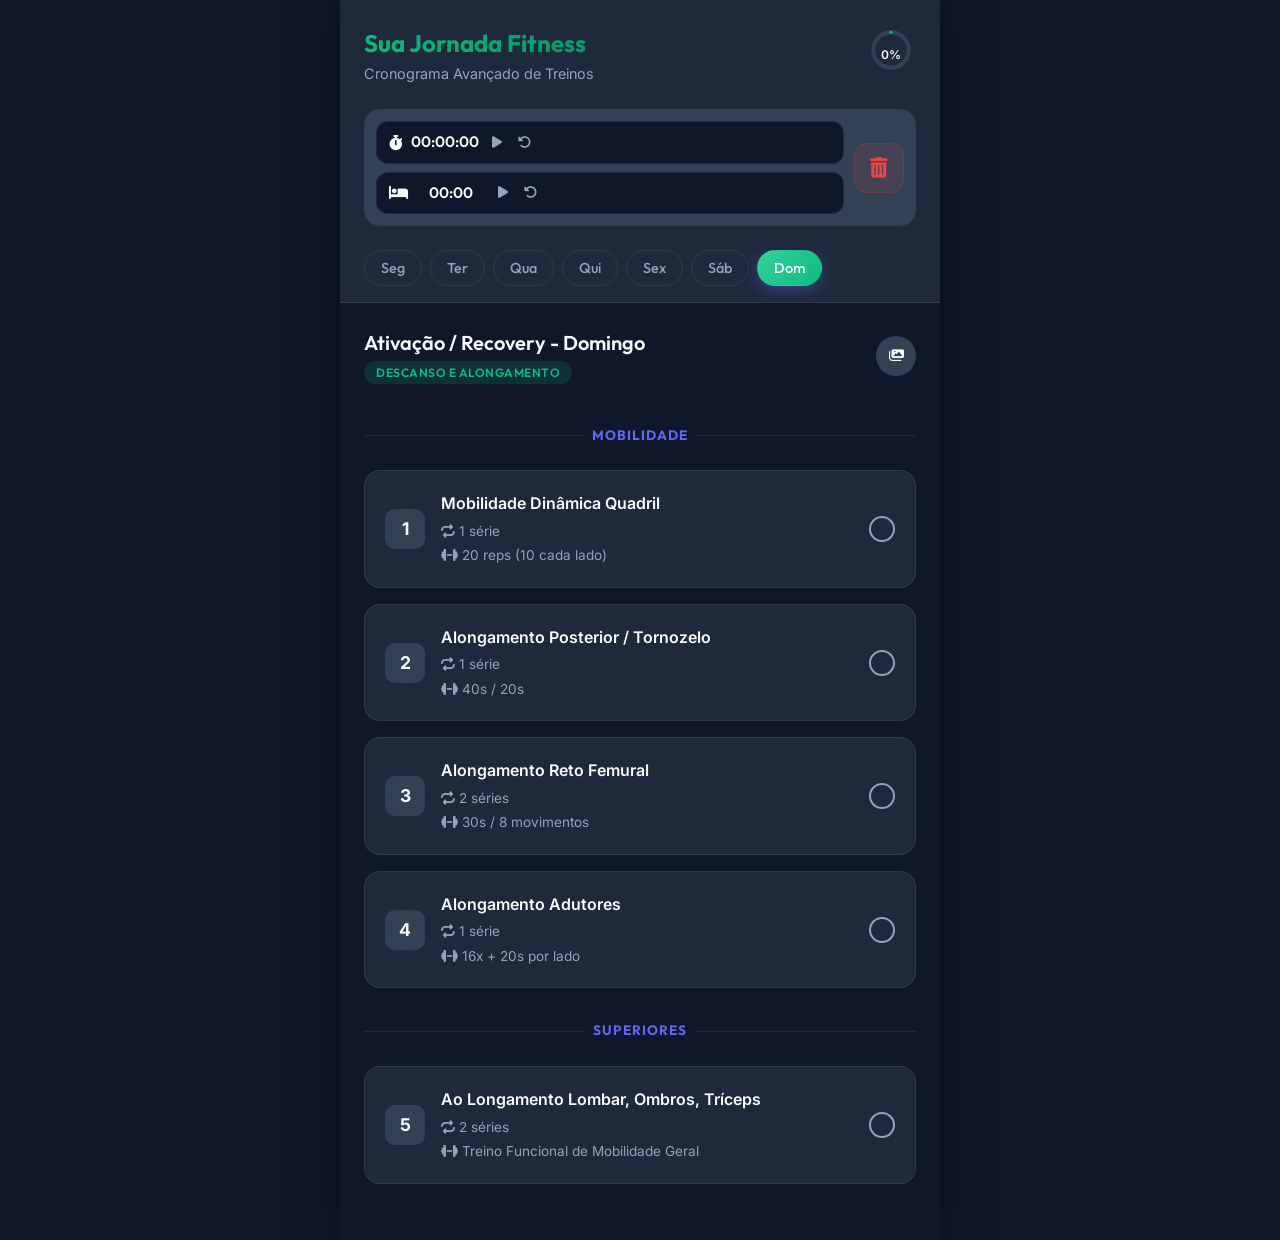
==== index.html @ c92b83be "Initial commit" ====
<!doctype html>
<html lang="pt-BR">
  <head>
    <meta charset="UTF-8" />
    <meta name="viewport" content="width=device-width, initial-scale=1.0" />
    <title>Meu Shape | Cronograma Avançado</title>
    <!-- Google Fonts -->
    <link rel="preconnect" href="https://fonts.googleapis.com" />
    <link rel="preconnect" href="https://fonts.gstatic.com" crossorigin />
    <link
      href="https://fonts.googleapis.com/css2?family=Outfit:wght@300;400;500;600;700;800&family=Inter:wght@400;500;600&display=swap"
      rel="stylesheet"
    />
    <!-- Icons -->
    <link
      rel="stylesheet"
      href="https://cdnjs.cloudflare.com/ajax/libs/font-awesome/6.4.0/css/all.min.css"
    />
    <link rel="stylesheet" href="styles.css" />
  </head>
  <body>
    <div class="app-container">
      <!-- Header -->
      <header class="app-header">
        <div class="header-content">
          <div class="user-greeting">
            <h1>Sua Jornada Fitness</h1>
            <p>Cronograma Avançado de Treinos</p>
          </div>
          <div class="header-stats">
            <div class="stat-circle">
              <svg viewBox="0 0 36 36" class="circular-chart">
                <path
                  class="circle-bg"
                  d="M18 2.0845 a 15.9155 15.9155 0 0 1 0 31.831 a 15.9155 15.9155 0 0 1 0 -31.831"
                />
                <path
                  class="circle"
                  id="weekly-progress"
                  stroke-dasharray="0, 100"
                  d="M18 2.0845 a 15.9155 15.9155 0 0 1 0 31.831 a 15.9155 15.9155 0 0 1 0 -31.831"
                />
              </svg>
              <div class="stat-text" id="weekly-percent">0%</div>
            </div>
          </div>
        </div>

        <!-- Controls (Timers & Reset) -->
        <div class="dashboard-controls">
            <!-- Timers -->
            <div class="timers-container">
                <div class="timer-box" id="workout-timer-box">
                    <i class="fa-solid fa-stopwatch"></i>
                    <span id="workout-timer">00:00:00</span>
                    <button id="btn-toggle-workout" class="timer-btn play"><i class="fa-solid fa-play"></i></button>
                    <button id="btn-reset-workout" class="timer-btn reset"><i class="fa-solid fa-rotate-left"></i></button>
                </div>
                
                <div class="timer-box rest-timer" id="rest-timer-box">
                    <i class="fa-solid fa-bed"></i>
                    <span id="rest-timer">00:00</span>
                    <button id="btn-toggle-rest" class="timer-btn play"><i class="fa-solid fa-play"></i></button>
                    <button id="btn-reset-rest" class="timer-btn reset"><i class="fa-solid fa-rotate-left"></i></button>
                </div>
            </div>
            
            <!-- Reset Progress -->
            <button class="btn-reset-week" onclick="openResetModal()" title="Resetar Progresso da Semana">
                <i class="fa-solid fa-trash-can"></i>
            </button>
        </div>

        <!-- Week Navigation -->
        <nav class="week-nav" id="week-nav">
          <!-- Javascript will populate days here -->
        </nav>
      </header>

      <!-- Main Content -->
      <main class="app-main">
        <div class="section-title">
          <div>
            <h2 id="current-day-title">Treino de Hoje</h2>
            <span class="badge" id="workout-focus">Foco do Treino</span>
          </div>
          <button class="btn-icon hidden" id="btn-view-images" onclick="openImagesModal()" title="Ver Imagens Informativas">
            <i class="fa-solid fa-images"></i>
          </button>
        </div>

        <!-- Exercises List -->
        <div class="exercise-list" id="exercise-list">
          <!-- Javascript will populate exercises here -->
        </div>

        <button class="btn-finish" id="btn-finish" style="display: none">
          <i class="fa-solid fa-check-double"></i> Finalizar Treino
        </button>
      </main>
    </div>

    <!-- Celebration Modal -->
    <div class="modal-overlay" id="celebration-modal">
      <div class="modal-content">
        <div class="celebration-icon">
          <i class="fa-solid fa-trophy"></i>
        </div>
        <h2>Treino Concluído!</h2>
        <p>Você destruiu o treino de hoje. Continue assim e o shape vem!</p>
        <button class="btn-primary" onclick="closeModal()">Incrível!</button>
      </div>
    </div>

    <!-- Images Gallery Modal -->
    <div class="modal-overlay" id="images-modal">
      <div class="modal-content modal-large">
        <div class="modal-header">
          <h2>Imagens Informativas</h2>
          <button class="close-btn" onclick="closeImagesModal()" title="Fechar Imagens" aria-label="Fechar"><i class="fa-solid fa-xmark"></i></button>
        </div>
        <p class="modal-subtitle">Alongamentos e Mobilidade do PDF</p>
        <div class="image-gallery" id="image-gallery">
          <!-- Javascript will populate images here -->
        </div>
      </div>
    </div>

    <script src="script.js"></script>
  </body>
</html>
---- styles.css ----
:root {
  --bg-color: #0f172a;
  --surface-color: #1e293b;
  --surface-light: #334155;
  --primary-color: #10b981; /* Default Neon green */
  --primary-glow: rgba(16, 185, 129, 0.4);
  --secondary-color: #6366f1; /* Indigo */
  --text-main: #f8fafc;
  --text-muted: #94a3b8;
  --border-color: rgba(255, 255, 255, 0.08);
  --gradient-brand: linear-gradient(135deg, #10b981 0%, #059669 100%);
  --gradient-active: linear-gradient(135deg, #6366f1 0%, #8b5cf6 100%);
}

/* Daily Themes */
body.theme-monday {
  --primary-color: #3b82f6; /* Blue */
  --primary-glow: rgba(59, 130, 246, 0.4);
  --gradient-brand: linear-gradient(135deg, #3b82f6 0%, #2563eb 100%);
  --gradient-active: linear-gradient(135deg, #60a5fa 0%, #3b82f6 100%);
}
body.theme-tuesday {
  --primary-color: #ef4444; /* Red */
  --primary-glow: rgba(239, 68, 68, 0.4);
  --gradient-brand: linear-gradient(135deg, #ef4444 0%, #dc2626 100%);
  --gradient-active: linear-gradient(135deg, #f87171 0%, #ef4444 100%);
}
body.theme-wednesday {
  --primary-color: #a855f7; /* Purple */
  --primary-glow: rgba(168, 85, 247, 0.4);
  --gradient-brand: linear-gradient(135deg, #a855f7 0%, #9333ea 100%);
  --gradient-active: linear-gradient(135deg, #c084fc 0%, #a855f7 100%);
}
body.theme-thursday {
  --primary-color: #f97316; /* Orange */
  --primary-glow: rgba(249, 115, 22, 0.4);
  --gradient-brand: linear-gradient(135deg, #f97316 0%, #ea580c 100%);
  --gradient-active: linear-gradient(135deg, #fb923c 0%, #f97316 100%);
}
body.theme-friday {
  --primary-color: #eab308; /* Yellow */
  --primary-glow: rgba(234, 179, 8, 0.4);
  --gradient-brand: linear-gradient(135deg, #eab308 0%, #ca8a04 100%);
  --gradient-active: linear-gradient(135deg, #facc15 0%, #eab308 100%);
}
body.theme-saturday {
  --primary-color: #ec4899; /* Pink */
  --primary-glow: rgba(236, 72, 153, 0.4);
  --gradient-brand: linear-gradient(135deg, #ec4899 0%, #db2777 100%);
  --gradient-active: linear-gradient(135deg, #f472b6 0%, #ec4899 100%);
}
body.theme-sunday {
  --primary-color: #10b981; /* Green */
  --primary-glow: rgba(16, 185, 129, 0.4);
  --gradient-brand: linear-gradient(135deg, #10b981 0%, #059669 100%);
  --gradient-active: linear-gradient(135deg, #34d399 0%, #10b981 100%);
}


* {
  margin: 0;
  padding: 0;
  box-sizing: border-box;
}

body {
  font-family: "Inter", sans-serif;
  background-color: var(--bg-color);
  color: var(--text-main);
  line-height: 1.6;
  min-height: 100vh;
  display: flex;
  justify-content: center;
}

h1,
h2,
h3,
h4,
.badge,
.btn-primary,
.btn-finish,
.day-btn {
  font-family: "Outfit", sans-serif;
}

.app-container {
  width: 100%;
  max-width: 600px; /* Mobile first, feels like an app */
  background: var(--bg-color);
  box-shadow: 0 0 40px rgba(0, 0, 0, 0.5);
  min-height: 100vh;
  display: flex;
  flex-direction: column;
}

/* Header Styles */
.app-header {
  background: var(--surface-color);
  border-bottom: 1px solid var(--border-color);
  padding: 1.5rem 1.5rem 0 1.5rem;
  position: sticky;
  top: 0;
  z-index: 10;
}

.header-content {
  display: flex;
  justify-content: space-between;
  align-items: center;
  margin-bottom: 1.5rem;
}

.user-greeting h1 {
  font-size: 1.5rem;
  font-weight: 700;
  background: var(--gradient-brand);
  -webkit-background-clip: text;
  -webkit-text-fill-color: transparent;
}

.user-greeting p {
  color: var(--text-muted);
  font-size: 0.9rem;
}

/* Circular Chart */
.stat-circle {
  position: relative;
  width: 50px;
  height: 50px;
}
.circular-chart {
  display: block;
  margin: 0 auto;
  max-width: 80%;
  max-height: 250px;
}
.circle-bg {
  fill: none;
  stroke: var(--surface-light);
  stroke-width: 3.8;
}
.circle {
  fill: none;
  stroke-width: 2.8;
  stroke-linecap: round;
  stroke: var(--primary-color);
  transition: stroke-dasharray 0.8s ease-out;
}
.stat-text {
  position: absolute;
  top: 50%;
  left: 50%;
  transform: translate(-50%, -50%);
  font-size: 0.75rem;
  font-weight: 600;
  color: var(--text-main);
}

/* Week Navigation */
.week-nav {
  display: flex;
  gap: 0.5rem;
  overflow-x: auto;
  padding-bottom: 1rem;
  scrollbar-width: none;
}
.week-nav::-webkit-scrollbar {
  display: none;
}

.day-btn {
  flex: 0 0 auto;
  background: transparent;
  border: 1px solid var(--border-color);
  color: var(--text-muted);
  padding: 0.5rem 1rem;
  border-radius: 20px;
  font-size: 0.9rem;
  font-weight: 500;
  cursor: pointer;
  transition: all 0.3s ease;
}

.day-btn:hover {
  background: var(--surface-light);
  color: var(--text-main);
}

.day-btn.active {
  background: var(--gradient-active);
  color: white;
  border-color: transparent;
  box-shadow: 0 4px 15px rgba(99, 102, 241, 0.4);
}

/* Main Content */
.app-main {
  padding: 1.5rem;
  flex-grow: 1;
  display: flex;
  flex-direction: column;
}

.section-title {
  display: flex;
  justify-content: space-between;
  align-items: center;
  margin-bottom: 1.5rem;
}

.section-title h2 {
  font-size: 1.25rem;
  font-weight: 600;
}

.btn-icon {
  background: var(--surface-light);
  color: var(--text-main);
  border: none;
  width: 40px;
  height: 40px;
  border-radius: 50%;
  display: flex;
  align-items: center;
  justify-content: center;
  cursor: pointer;
  transition: all 0.3s;
}

.btn-icon:hover {
  background: var(--gradient-active);
  color: white;
  transform: scale(1.05);
}

.badge {
  background: rgba(16, 185, 129, 0.15);
  color: var(--primary-color);
  padding: 0.25rem 0.75rem;
  border-radius: 12px;
  font-size: 0.75rem;
  font-weight: 600;
  text-transform: uppercase;
  letter-spacing: 0.5px;
}

/* Exercise Cards */
.exercise-list {
  display: flex;
  flex-direction: column;
  gap: 1rem;
  margin-bottom: 2rem;
}

.exercise-card {
  background: var(--surface-color);
  border: 1px solid var(--border-color);
  border-radius: 16px;
  padding: 1.25rem;
  display: flex;
  gap: 1rem;
  align-items: center;
  transition: all 0.3s cubic-bezier(0.4, 0, 0.2, 1);
  cursor: pointer;
  position: relative;
  overflow: hidden;
}

.exercise-card:hover {
  transform: translateY(-2px);
  box-shadow: 0 8px 25px rgba(0, 0, 0, 0.3);
  border-color: var(--surface-light);
}

.exercise-card.completed {
  opacity: 0.6;
  border-color: var(--primary-color);
  background: rgba(16, 185, 129, 0.05);
}

.exercise-card.completed .exercise-title {
  text-decoration: line-through;
  color: var(--text-muted);
}

.ex-number {
  background: var(--surface-light);
  color: var(--text-main);
  width: 40px;
  height: 40px;
  border-radius: 10px;
  display: flex;
  align-items: center;
  justify-content: center;
  font-weight: 700;
  font-size: 1.1rem;
  flex-shrink: 0;
}

.exercise-card.completed .ex-number {
  background: var(--primary-color);
  color: #fff;
}

.ex-details {
  flex-grow: 1;
}

.exercise-title {
  font-size: 1rem;
  font-weight: 600;
  margin-bottom: 0.25rem;
  color: var(--text-main);
  transition: color 0.3s;
}

.exercise-meta {
  font-size: 0.85rem;
  color: var(--text-muted);
  display: flex;
  flex-direction: column;
  gap: 0.15rem;
}

/* Custom Checkbox */
.custom-checkbox {
  width: 26px;
  height: 26px;
  border-radius: 50%;
  border: 2px solid var(--text-muted);
  display: flex;
  align-items: center;
  justify-content: center;
  transition: all 0.3s;
  flex-shrink: 0;
}

.custom-checkbox i {
  color: transparent;
  font-size: 0.9rem;
  transition: all 0.3s;
  transform: scale(0);
}

.exercise-card.completed .custom-checkbox {
  background: var(--primary-color);
  border-color: var(--primary-color);
  box-shadow: 0 0 10px var(--primary-glow);
}

.exercise-card.completed .custom-checkbox i {
  color: white;
  transform: scale(1);
}

/* Finish Button */
.btn-finish {
  background: var(--gradient-brand);
  color: white;
  border: none;
  padding: 1rem;
  border-radius: 14px;
  font-size: 1.1rem;
  font-weight: 600;
  cursor: pointer;
  width: 100%;
  display: flex;
  align-items: center;
  justify-content: center;
  gap: 0.5rem;
  box-shadow: 0 4px 15px var(--primary-glow);
  transition: all 0.3s;
  margin-top: auto;
  animation: slideUp 0.5s ease;
}

.btn-finish:hover {
  transform: translateY(-2px);
  box-shadow: 0 6px 20px var(--primary-glow);
}

/* Modal */
.modal-overlay {
  position: fixed;
  top: 0;
  left: 0;
  right: 0;
  bottom: 0;
  background: rgba(0, 0, 0, 0.8);
  backdrop-filter: blur(5px);
  display: flex;
  align-items: center;
  justify-content: center;
  z-index: 100;
  opacity: 0;
  pointer-events: none;
  transition: all 0.4s ease;
}

.modal-overlay.active {
  opacity: 1;
  pointer-events: auto;
}

.modal-content {
  background: var(--surface-color);
  padding: 2.5rem 2rem;
  border-radius: 24px;
  text-align: center;
  max-width: 90%;
  width: 340px;
  transform: translateY(20px) scale(0.95);
  transition: all 0.4s cubic-bezier(0.175, 0.885, 0.32, 1.275);
  border: 1px solid var(--border-color);
  box-shadow: 0 20px 50px rgba(0, 0, 0, 0.5);
}

.modal-overlay.active .modal-content {
  transform: translateY(0) scale(1);
}

.celebration-icon {
  font-size: 4rem;
  color: var(--primary-color);
  margin-bottom: 1rem;
  text-shadow: 0 0 20px var(--primary-glow);
  animation: bounce 2s infinite ease-in-out;
}

.modal-content h2 {
  font-size: 1.5rem;
  margin-bottom: 0.5rem;
  color: var(--text-main);
}

.modal-content p {
  color: var(--text-muted);
  font-size: 0.95rem;
  margin-bottom: 1.5rem;
}

.btn-primary {
  background: var(--surface-light);
  color: var(--text-main);
  border: none;
  padding: 0.8rem 2rem;
  border-radius: 12px;
  font-size: 1rem;
  font-weight: 600;
  cursor: pointer;
  transition: all 0.3s;
}

.btn-primary:hover {
  background: var(--text-main);
  color: var(--surface-color);
}

/* Image Gallery Modal */
.modal-large {
  width: 90%;
  max-width: 500px;
  max-height: 80vh;
  overflow-y: auto;
  scrollbar-width: none;
}
.modal-large::-webkit-scrollbar { display: none; }

.modal-header {
  display: flex;
  justify-content: space-between;
  align-items: center;
  margin-bottom: 0.5rem;
}

.close-btn {
  background: transparent;
  border: none;
  color: var(--text-muted);
  font-size: 1.5rem;
  cursor: pointer;
  transition: color 0.3s;
}
.close-btn:hover { color: var(--text-main); }

.modal-subtitle {
  font-size: 0.9rem;
  color: var(--text-muted);
  margin-bottom: 1.5rem;
  text-align: left;
}

.image-gallery {
  display: grid;
  grid-template-columns: 1fr 1fr;
  gap: 10px;
}

.image-gallery img {
  width: 100%;
  height: auto;
  border-radius: 8px;
  object-fit: cover;
  border: 1px solid var(--border-color);
}

/* Animations */
@keyframes slideUp {
  from {
    opacity: 0;
    transform: translateY(20px);
  }
  to {
    opacity: 1;
    transform: translateY(0);
  }
}

@keyframes bounce {
  0%,
  100% {
    transform: translateY(0);
  }
  50% {
    transform: translateY(-10px);
  }
}

/* Category Headers in Exercise List */
.exercise-category {
  font-family: "Outfit", sans-serif;
  font-size: 0.85rem;
  color: var(--secondary-color);
  text-transform: uppercase;
  letter-spacing: 1px;
  font-weight: 700;
  margin-top: 1rem;
  margin-bottom: 0.5rem;
  display: flex;
  align-items: center;
  gap: 0.5rem;
}
.exercise-category::before {
  content: "";
  flex-grow: 1;
  height: 1px;
  background: var(--border-color);
}
.exercise-category::after {
  content: "";
  flex-grow: 1;
  height: 1px;
  background: var(--border-color);
}

/* Controls: Timers and Reset Week */
.dashboard-controls {
  display: flex;
  justify-content: space-between;
  align-items: center;
  margin-bottom: 1.5rem;
  background: var(--surface-light);
  padding: 0.75rem;
  border-radius: 16px;
  gap: 10px;
}

.timers-container {
  display: flex;
  flex-direction: column;
  gap: 0.5rem;
  flex-grow: 1;
}

.timer-box {
  display: flex;
  align-items: center;
  gap: 0.5rem;
  background: var(--bg-color);
  padding: 0.5rem 0.75rem;
  border-radius: 12px;
  font-family: 'Outfit', sans-serif;
  font-size: 0.95rem;
  font-weight: 600;
  border: 1px solid var(--border-color);
  color: var(--text-main);
  transition: border-color 0.3s;
}
.timer-box.active {
  border-color: var(--primary-color);
  box-shadow: 0 0 10px var(--primary-glow);
}
.timer-box.rest-timer.active {
  border-color: var(--secondary-color);
  box-shadow: 0 0 10px rgba(99, 102, 241, 0.4);
}

.timer-box span {
  width: 70px;
  text-align: center;
}

.timer-btn {
  background: transparent;
  border: none;
  color: var(--text-muted);
  cursor: pointer;
  padding: 0.25rem;
  border-radius: 50%;
  aspect-ratio: 1;
  transition: all 0.3s;
}
.timer-btn:hover {
  background: var(--surface-light);
  color: var(--text-main);
}
.timer-btn.play:hover { color: var(--primary-color); }
.rest-timer .timer-btn.play:hover { color: var(--secondary-color); }
.timer-btn.reset:hover { color: #ef4444; }

.btn-reset-week {
  background: rgba(239, 68, 68, 0.1);
  color: #ef4444;
  border: 1px solid rgba(239, 68, 68, 0.2);
  width: 50px;
  height: 50px;
  border-radius: 14px;
  display: flex;
  justify-content: center;
  align-items: center;
  font-size: 1.25rem;
  cursor: pointer;
  transition: all 0.3s;
}
.btn-reset-week:hover {
  background: #ef4444;
  color: white;
  transform: translateY(-2px);
  box-shadow: 0 4px 15px rgba(239, 68, 68, 0.4);
}
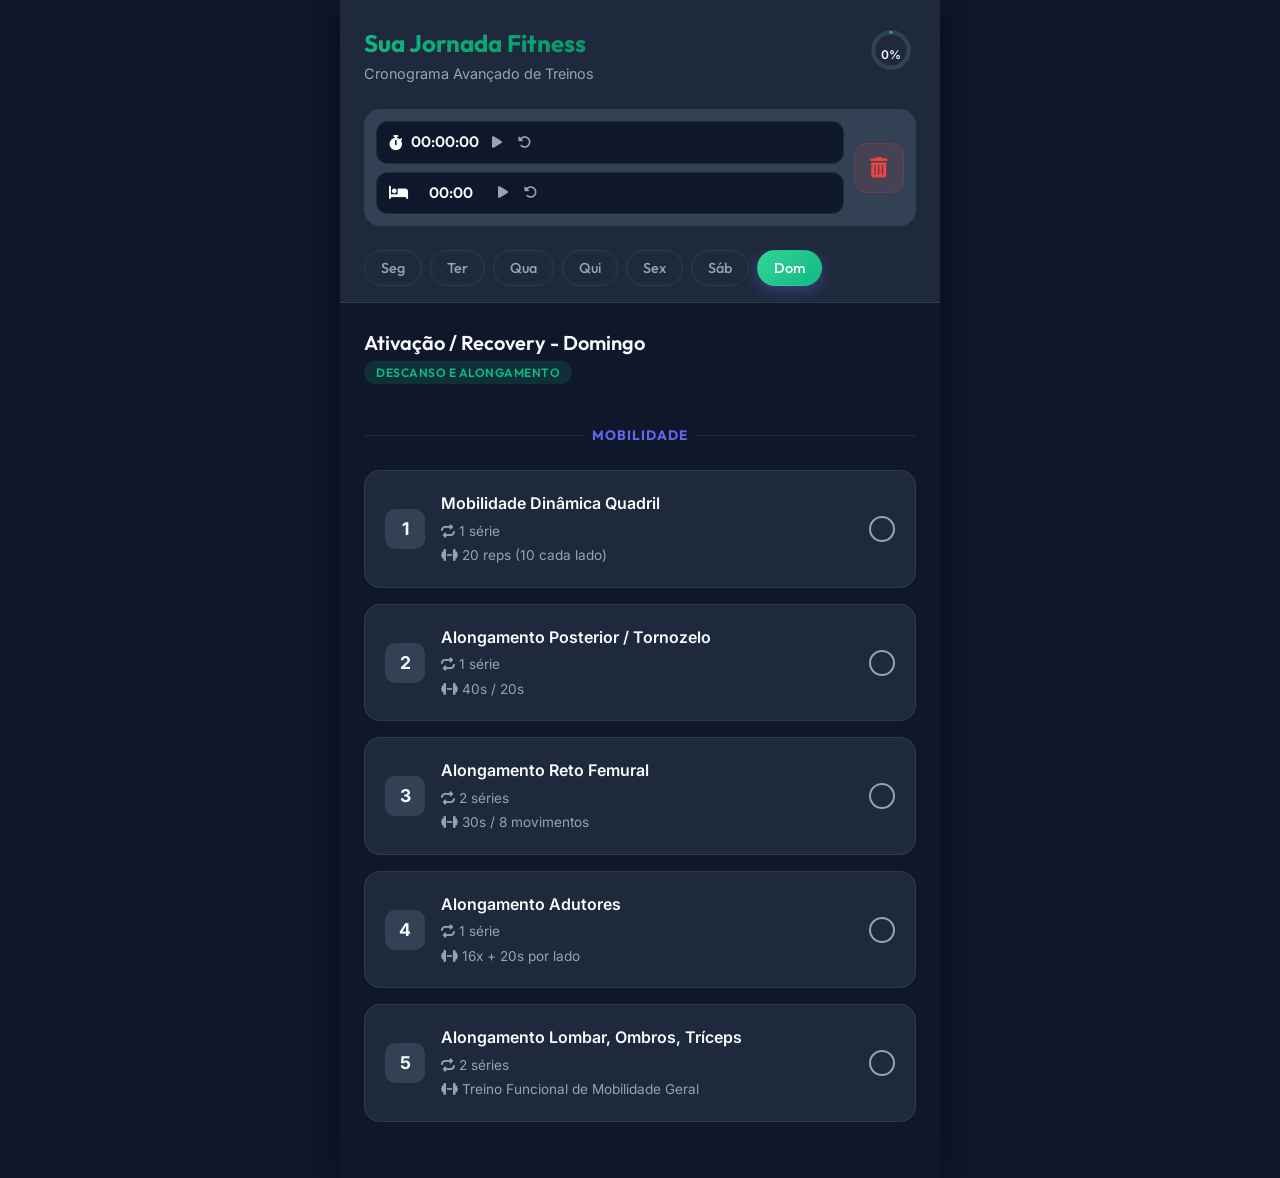
==== commit 8e0e886e: "fix: corrige botão de reset, classe hidden e typos - Adiciona HTML do modal #reset-modal que estava " ====
--- a/index.html
+++ b/index.html
@@ -112,6 +112,21 @@
       </div>
     </div>
 
+    <!-- Reset Week Modal -->
+    <div class="modal-overlay" id="reset-modal">
+      <div class="modal-content">
+        <div class="reset-icon">
+          <i class="fa-solid fa-triangle-exclamation"></i>
+        </div>
+        <h2>Resetar Semana?</h2>
+        <p>Todo o progresso da semana será apagado. Essa ação não pode ser desfeita.</p>
+        <div class="modal-actions">
+          <button class="btn-primary" onclick="closeResetModal()">Cancelar</button>
+          <button class="btn-danger" onclick="confirmResetWeek()">Confirmar</button>
+        </div>
+      </div>
+    </div>
+
     <!-- Images Gallery Modal -->
     <div class="modal-overlay" id="images-modal">
       <div class="modal-content modal-large">
--- a/styles.css
+++ b/styles.css
@@ -640,3 +640,40 @@
   transform: translateY(-2px);
   box-shadow: 0 4px 15px rgba(239, 68, 68, 0.4);
 }
+
+/* Utility */
+.hidden {
+  display: none !important;
+}
+
+/* Reset Modal */
+.reset-icon {
+  font-size: 3rem;
+  color: #ef4444;
+  margin-bottom: 1rem;
+}
+
+.modal-actions {
+  display: flex;
+  gap: 0.75rem;
+  justify-content: center;
+}
+
+.btn-danger {
+  background: #ef4444;
+  color: white;
+  border: none;
+  padding: 0.8rem 2rem;
+  border-radius: 12px;
+  font-size: 1rem;
+  font-weight: 600;
+  font-family: "Outfit", sans-serif;
+  cursor: pointer;
+  transition: all 0.3s;
+}
+
+.btn-danger:hover {
+  background: #dc2626;
+  transform: translateY(-1px);
+  box-shadow: 0 4px 15px rgba(239, 68, 68, 0.4);
+}
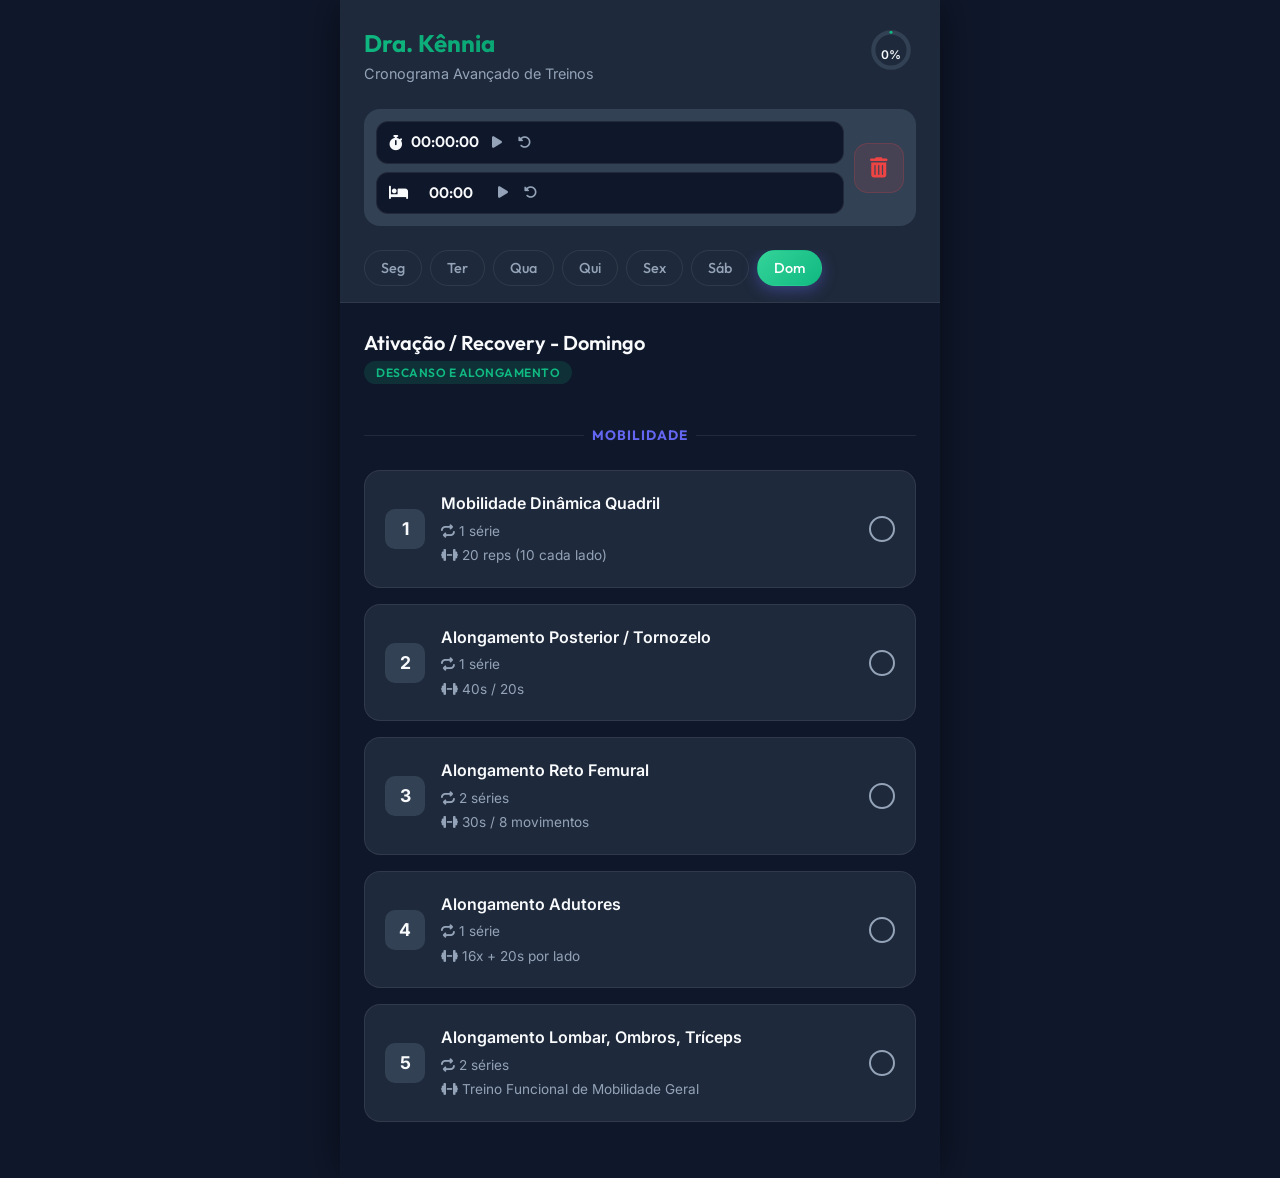
==== commit d69c97c8: "feat: adiciona suporte PWA e personaliza cabeçalho - Adiciona manifest.json, service worker (sw.js) " ====
--- a/index.html
+++ b/index.html
@@ -17,6 +17,13 @@
       href="https://cdnjs.cloudflare.com/ajax/libs/font-awesome/6.4.0/css/all.min.css"
     />
     <link rel="stylesheet" href="styles.css" />
+    <!-- PWA -->
+    <meta name="theme-color" content="#10b981" />
+    <meta name="apple-mobile-web-app-capable" content="yes" />
+    <meta name="apple-mobile-web-app-status-bar-style" content="black-translucent" />
+    <meta name="apple-mobile-web-app-title" content="Meu Shape" />
+    <link rel="apple-touch-icon" href="assets/icons/icon.svg" />
+    <link rel="manifest" href="manifest.json" />
   </head>
   <body>
     <div class="app-container">
@@ -24,7 +31,7 @@
       <header class="app-header">
         <div class="header-content">
           <div class="user-greeting">
-            <h1>Sua Jornada Fitness</h1>
+            <h1>Dra. Kênnia</h1>
             <p>Cronograma Avançado de Treinos</p>
           </div>
           <div class="header-stats">
@@ -142,5 +149,12 @@
     </div>
 
     <script src="script.js"></script>
+    <script>
+      if ('serviceWorker' in navigator) {
+        window.addEventListener('load', () => {
+          navigator.serviceWorker.register('./sw.js');
+        });
+      }
+    </script>
   </body>
 </html>
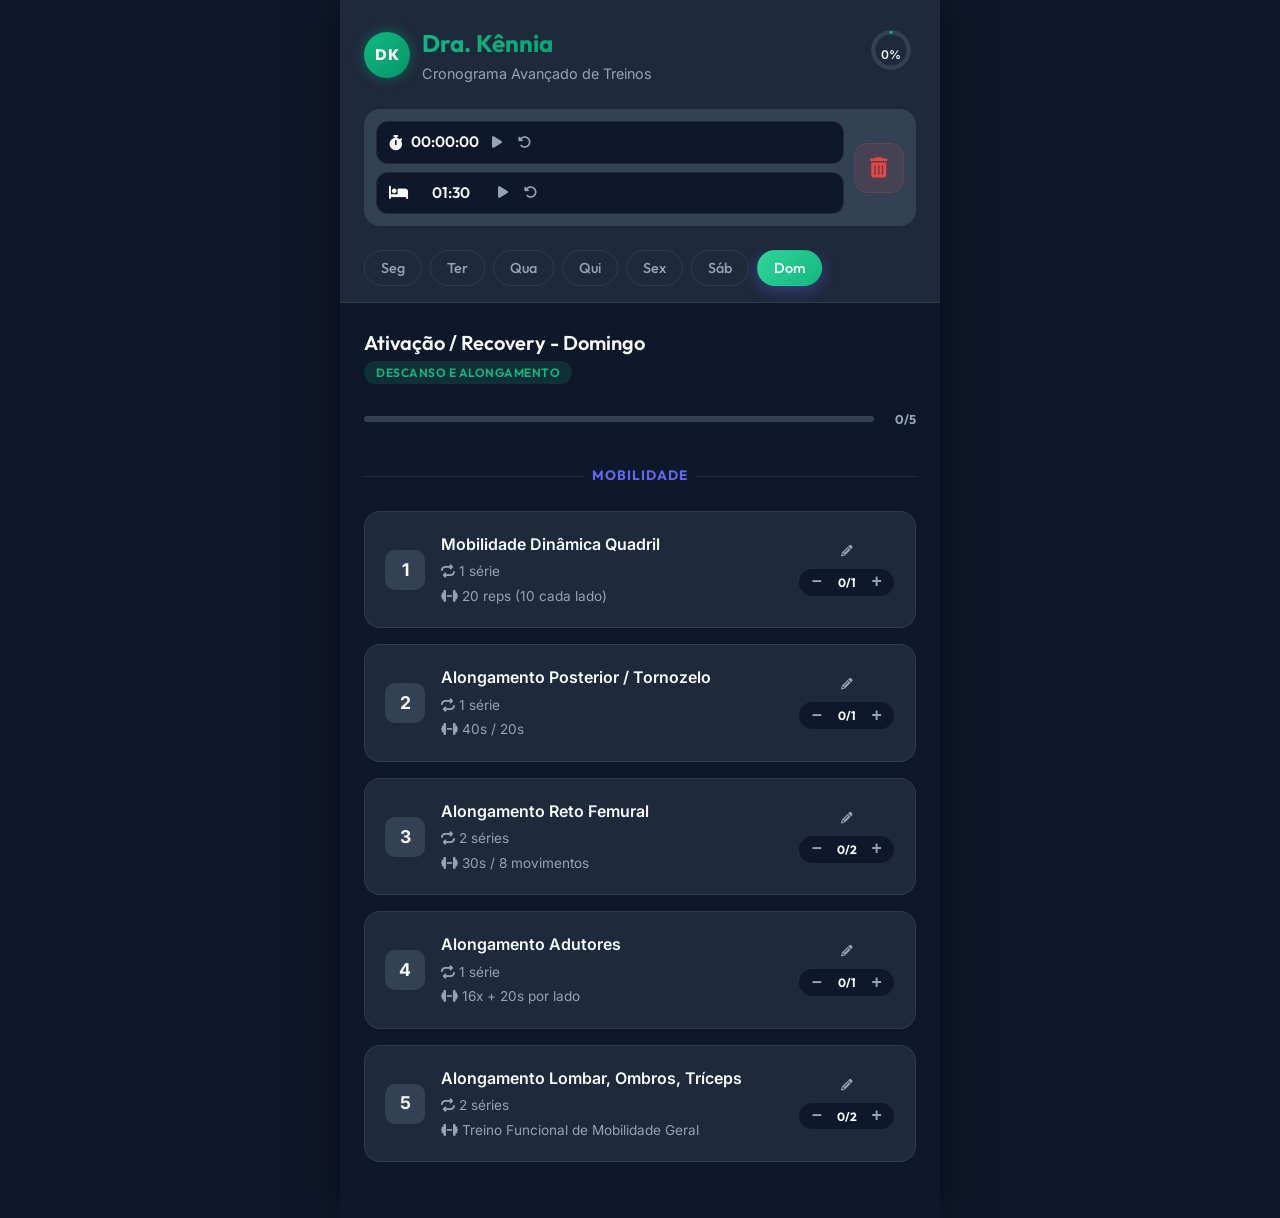
==== commit d592eb65: "feat: implementa 8 melhorias de UX e design - Avatar DK com gradiente no cabeçalho - Barra de progre" ====
--- a/index.html
+++ b/index.html
@@ -26,15 +26,29 @@
     <link rel="manifest" href="manifest.json" />
   </head>
   <body>
+    <!-- Splash Screen -->
+    <div id="splash-screen">
+      <div class="splash-logo">
+        <div class="splash-avatar">DK</div>
+        <p>Meu Shape</p>
+      </div>
+    </div>
+    <!-- Confetti -->
+    <div id="confetti-container"></div>
+
     <div class="app-container">
       <!-- Header -->
       <header class="app-header">
         <div class="header-content">
           <div class="user-greeting">
-            <h1>Dra. Kênnia</h1>
-            <p>Cronograma Avançado de Treinos</p>
+            <div class="user-avatar">DK</div>
+            <div>
+              <h1>Dra. Kênnia</h1>
+              <p>Cronograma Avançado de Treinos</p>
+            </div>
           </div>
           <div class="header-stats">
+            <span id="streak-badge" class="streak-badge hidden">🔥 <span id="streak-count">0</span> dias</span>
             <div class="stat-circle">
               <svg viewBox="0 0 36 36" class="circular-chart">
                 <path
@@ -94,6 +108,14 @@
           <button class="btn-icon hidden" id="btn-view-images" onclick="openImagesModal()" title="Ver Imagens Informativas">
             <i class="fa-solid fa-images"></i>
           </button>
+        </div>
+
+        <!-- Progress Bar -->
+        <div class="progress-bar-container">
+          <div class="progress-bar-track">
+            <div class="progress-bar-fill" id="progress-bar-fill"></div>
+          </div>
+          <span class="progress-bar-text" id="progress-bar-text">0/0</span>
         </div>
 
         <!-- Exercises List -->
--- a/styles.css
+++ b/styles.css
@@ -677,3 +677,242 @@
   transform: translateY(-1px);
   box-shadow: 0 4px 15px rgba(239, 68, 68, 0.4);
 }
+
+/* =========================================================
+   MELHORIAS v2
+   ========================================================= */
+
+/* --- Avatar no cabeçalho --- */
+.user-greeting {
+  display: flex;
+  align-items: center;
+  gap: 0.75rem;
+}
+.user-avatar {
+  width: 46px;
+  height: 46px;
+  border-radius: 50%;
+  background: var(--gradient-brand);
+  display: flex;
+  align-items: center;
+  justify-content: center;
+  font-family: "Outfit", sans-serif;
+  font-weight: 800;
+  font-size: 0.95rem;
+  color: white;
+  flex-shrink: 0;
+  box-shadow: 0 0 14px var(--primary-glow);
+  letter-spacing: 0.5px;
+}
+
+/* --- Streak badge --- */
+.header-stats {
+  display: flex;
+  align-items: center;
+  gap: 0.6rem;
+}
+.streak-badge {
+  background: rgba(249, 115, 22, 0.12);
+  color: #fb923c;
+  border: 1px solid rgba(249, 115, 22, 0.3);
+  padding: 0.3rem 0.65rem;
+  border-radius: 20px;
+  font-size: 0.78rem;
+  font-weight: 700;
+  font-family: "Outfit", sans-serif;
+  white-space: nowrap;
+}
+
+/* --- Splash screen --- */
+#splash-screen {
+  position: fixed;
+  inset: 0;
+  background: var(--bg-color);
+  display: flex;
+  align-items: center;
+  justify-content: center;
+  z-index: 9999;
+  transition: opacity 0.5s ease;
+}
+#splash-screen.fade-out {
+  opacity: 0;
+  pointer-events: none;
+}
+.splash-logo {
+  display: flex;
+  flex-direction: column;
+  align-items: center;
+  gap: 1rem;
+  animation: splashPulse 1.2s ease-in-out infinite alternate;
+}
+.splash-avatar {
+  width: 84px;
+  height: 84px;
+  border-radius: 50%;
+  background: linear-gradient(135deg, #10b981 0%, #059669 100%);
+  display: flex;
+  align-items: center;
+  justify-content: center;
+  font-family: "Outfit", sans-serif;
+  font-weight: 800;
+  font-size: 1.8rem;
+  color: white;
+  box-shadow: 0 0 35px rgba(16, 185, 129, 0.55);
+  letter-spacing: 1px;
+}
+.splash-logo p {
+  font-family: "Outfit", sans-serif;
+  font-size: 1.2rem;
+  font-weight: 700;
+  color: var(--text-main);
+  letter-spacing: 2px;
+  text-transform: uppercase;
+}
+@keyframes splashPulse {
+  from { transform: scale(0.96); opacity: 0.75; }
+  to   { transform: scale(1.04); opacity: 1; }
+}
+
+/* --- Barra de progresso linear --- */
+.progress-bar-container {
+  display: flex;
+  align-items: center;
+  gap: 0.75rem;
+  margin-bottom: 1.25rem;
+}
+.progress-bar-track {
+  flex-grow: 1;
+  height: 6px;
+  background: var(--surface-light);
+  border-radius: 3px;
+  overflow: hidden;
+}
+.progress-bar-fill {
+  height: 100%;
+  width: 0%;
+  background: var(--gradient-brand);
+  border-radius: 3px;
+  transition: width 0.5s cubic-bezier(0.4, 0, 0.2, 1);
+}
+.progress-bar-text {
+  font-size: 0.8rem;
+  font-weight: 700;
+  color: var(--text-muted);
+  min-width: 30px;
+  text-align: right;
+  font-family: "Outfit", sans-serif;
+}
+
+/* --- Card actions (lado direito) --- */
+.card-actions {
+  display: flex;
+  flex-direction: column;
+  align-items: center;
+  gap: 0.45rem;
+  flex-shrink: 0;
+}
+
+/* --- Botão de nota (lápis) --- */
+.note-btn {
+  background: transparent;
+  border: none;
+  color: var(--text-muted);
+  font-size: 0.72rem;
+  cursor: pointer;
+  padding: 0.2rem 0.4rem;
+  border-radius: 6px;
+  transition: color 0.2s;
+  line-height: 1;
+}
+.note-btn:hover { color: var(--primary-color); }
+
+/* --- Área de nota inline --- */
+.note-area { margin-top: 0.4rem; }
+.note-input {
+  background: var(--bg-color);
+  border: 1px solid var(--border-color);
+  border-radius: 8px;
+  color: var(--text-main);
+  font-size: 0.8rem;
+  padding: 0.35rem 0.65rem;
+  width: 100%;
+  outline: none;
+  font-family: "Inter", sans-serif;
+  transition: border-color 0.2s;
+}
+.note-input:focus { border-color: var(--primary-color); }
+.note-input::placeholder { color: var(--text-muted); }
+
+/* --- Contador de séries --- */
+.series-counter {
+  display: flex;
+  align-items: center;
+  gap: 0.25rem;
+  background: var(--bg-color);
+  border: 1px solid var(--border-color);
+  border-radius: 20px;
+  padding: 0.15rem 0.4rem;
+}
+.series-btn {
+  background: transparent;
+  border: none;
+  color: var(--text-muted);
+  cursor: pointer;
+  width: 22px;
+  height: 22px;
+  border-radius: 50%;
+  display: flex;
+  align-items: center;
+  justify-content: center;
+  font-size: 1.1rem;
+  font-weight: 700;
+  line-height: 1;
+  transition: all 0.2s;
+}
+.series-btn:hover {
+  color: var(--primary-color);
+  background: rgba(16, 185, 129, 0.1);
+}
+.series-count {
+  font-size: 0.75rem;
+  font-weight: 700;
+  color: var(--text-main);
+  min-width: 30px;
+  text-align: center;
+  font-family: "Outfit", sans-serif;
+}
+.exercise-card.completed .series-count { color: var(--primary-color); }
+.exercise-card.completed .series-counter { border-color: var(--primary-color); }
+
+/* --- Confetti --- */
+#confetti-container {
+  position: fixed;
+  top: 0;
+  left: 0;
+  width: 100%;
+  height: 100%;
+  pointer-events: none;
+  z-index: 200;
+  overflow: hidden;
+}
+.confetti-piece {
+  position: absolute;
+  top: -12px;
+  animation: confettiFall linear forwards;
+}
+@keyframes confettiFall {
+  0%   { transform: translateY(0) rotate(0deg);   opacity: 1; }
+  80%  { opacity: 1; }
+  100% { transform: translateY(105vh) rotate(720deg); opacity: 0; }
+}
+
+/* --- Timer de descanso: flash ao terminar --- */
+.timer-box.finished {
+  border-color: var(--primary-color) !important;
+  box-shadow: 0 0 18px var(--primary-glow) !important;
+  animation: flashGreen 0.4s ease 4;
+}
+@keyframes flashGreen {
+  0%, 100% { background: var(--bg-color); }
+  50%       { background: rgba(16, 185, 129, 0.18); }
+}
